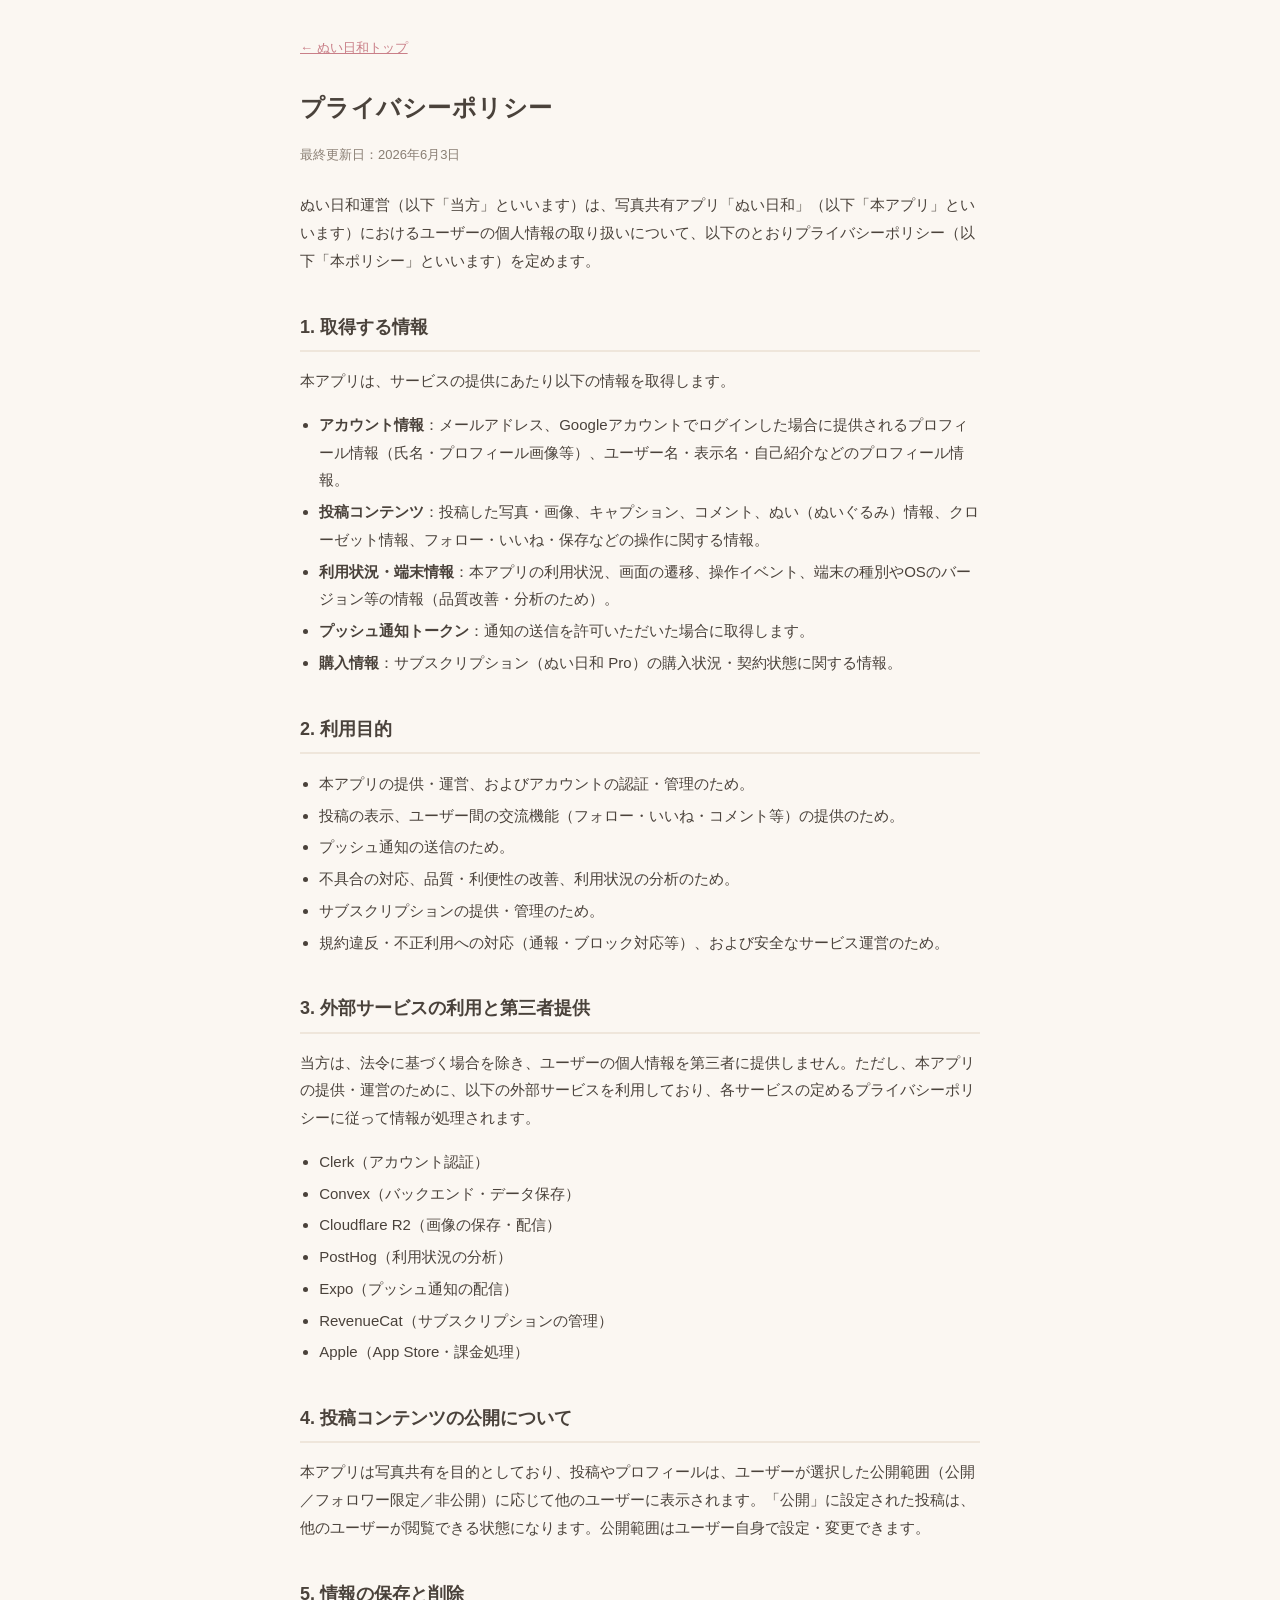
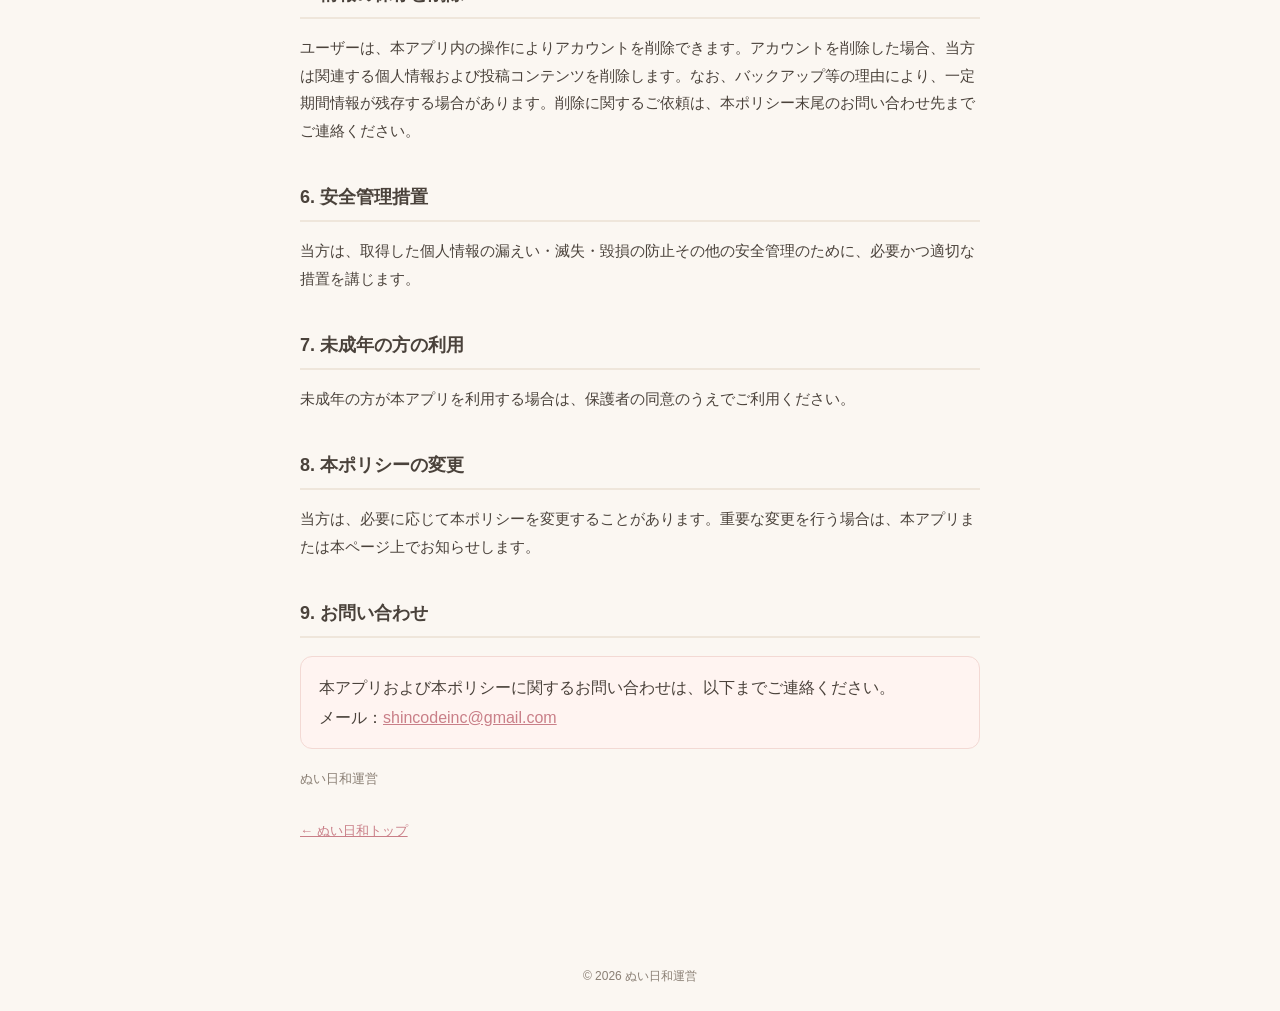
==== privacy.html @ d0c44786 "feat: ぬい日和の公式サイト（プライバシーポリシー・サポート） App Store 公開に必要なプライバシーポリシー/サポートページを GitHub Pages で配信。  Co-Authored" ====
<!DOCTYPE html>
<html lang="ja">
<head>
<meta charset="UTF-8" />
<meta name="viewport" content="width=device-width, initial-scale=1.0" />
<title>プライバシーポリシー｜ぬい日和</title>
<meta name="description" content="写真共有アプリ「ぬい日和」のプライバシーポリシー。" />
<link rel="stylesheet" href="style.css" />
</head>
<body>
<div class="wrap">
  <a class="back" href="index.html">← ぬい日和トップ</a>
  <h1>プライバシーポリシー</h1>
  <p class="meta">最終更新日：2026年6月3日</p>

  <p>ぬい日和運営（以下「当方」といいます）は、写真共有アプリ「ぬい日和」（以下「本アプリ」といいます）におけるユーザーの個人情報の取り扱いについて、以下のとおりプライバシーポリシー（以下「本ポリシー」といいます）を定めます。</p>

  <h2>1. 取得する情報</h2>
  <p>本アプリは、サービスの提供にあたり以下の情報を取得します。</p>
  <ul>
    <li><strong>アカウント情報</strong>：メールアドレス、Googleアカウントでログインした場合に提供されるプロフィール情報（氏名・プロフィール画像等）、ユーザー名・表示名・自己紹介などのプロフィール情報。</li>
    <li><strong>投稿コンテンツ</strong>：投稿した写真・画像、キャプション、コメント、ぬい（ぬいぐるみ）情報、クローゼット情報、フォロー・いいね・保存などの操作に関する情報。</li>
    <li><strong>利用状況・端末情報</strong>：本アプリの利用状況、画面の遷移、操作イベント、端末の種別やOSのバージョン等の情報（品質改善・分析のため）。</li>
    <li><strong>プッシュ通知トークン</strong>：通知の送信を許可いただいた場合に取得します。</li>
    <li><strong>購入情報</strong>：サブスクリプション（ぬい日和 Pro）の購入状況・契約状態に関する情報。</li>
  </ul>

  <h2>2. 利用目的</h2>
  <ul>
    <li>本アプリの提供・運営、およびアカウントの認証・管理のため。</li>
    <li>投稿の表示、ユーザー間の交流機能（フォロー・いいね・コメント等）の提供のため。</li>
    <li>プッシュ通知の送信のため。</li>
    <li>不具合の対応、品質・利便性の改善、利用状況の分析のため。</li>
    <li>サブスクリプションの提供・管理のため。</li>
    <li>規約違反・不正利用への対応（通報・ブロック対応等）、および安全なサービス運営のため。</li>
  </ul>

  <h2>3. 外部サービスの利用と第三者提供</h2>
  <p>当方は、法令に基づく場合を除き、ユーザーの個人情報を第三者に提供しません。ただし、本アプリの提供・運営のために、以下の外部サービスを利用しており、各サービスの定めるプライバシーポリシーに従って情報が処理されます。</p>
  <ul>
    <li>Clerk（アカウント認証）</li>
    <li>Convex（バックエンド・データ保存）</li>
    <li>Cloudflare R2（画像の保存・配信）</li>
    <li>PostHog（利用状況の分析）</li>
    <li>Expo（プッシュ通知の配信）</li>
    <li>RevenueCat（サブスクリプションの管理）</li>
    <li>Apple（App Store・課金処理）</li>
  </ul>

  <h2>4. 投稿コンテンツの公開について</h2>
  <p>本アプリは写真共有を目的としており、投稿やプロフィールは、ユーザーが選択した公開範囲（公開／フォロワー限定／非公開）に応じて他のユーザーに表示されます。「公開」に設定された投稿は、他のユーザーが閲覧できる状態になります。公開範囲はユーザー自身で設定・変更できます。</p>

  <h2>5. 情報の保存と削除</h2>
  <p>ユーザーは、本アプリ内の操作によりアカウントを削除できます。アカウントを削除した場合、当方は関連する個人情報および投稿コンテンツを削除します。なお、バックアップ等の理由により、一定期間情報が残存する場合があります。削除に関するご依頼は、本ポリシー末尾のお問い合わせ先までご連絡ください。</p>

  <h2>6. 安全管理措置</h2>
  <p>当方は、取得した個人情報の漏えい・滅失・毀損の防止その他の安全管理のために、必要かつ適切な措置を講じます。</p>

  <h2>7. 未成年の方の利用</h2>
  <p>未成年の方が本アプリを利用する場合は、保護者の同意のうえでご利用ください。</p>

  <h2>8. 本ポリシーの変更</h2>
  <p>当方は、必要に応じて本ポリシーを変更することがあります。重要な変更を行う場合は、本アプリまたは本ページ上でお知らせします。</p>

  <h2>9. お問い合わせ</h2>
  <div class="contact">
    本アプリおよび本ポリシーに関するお問い合わせは、以下までご連絡ください。<br />
    メール：<a href="mailto:shincodeinc@gmail.com">shincodeinc@gmail.com</a>
  </div>

  <p class="meta">ぬい日和運営</p>
  <a class="back" href="index.html">← ぬい日和トップ</a>
</div>
<footer class="site">© 2026 ぬい日和運営</footer>
</body>
</html>
---- style.css ----
:root {
  --bg: #fbf7f2;
  --surface: #ffffff;
  --text: #4a423b;
  --text-soft: #8a7f74;
  --accent: #e8a0a8;
  --accent-deep: #c97f88;
  --border: #efe6db;
}
* { box-sizing: border-box; }
body {
  margin: 0;
  font-family: -apple-system, BlinkMacSystemFont, "Hiragino Sans", "Noto Sans JP", sans-serif;
  background: var(--bg);
  color: var(--text);
  line-height: 1.85;
  -webkit-font-smoothing: antialiased;
}
.wrap { max-width: 720px; margin: 0 auto; padding: 32px 20px 80px; }
header.site {
  text-align: center;
  padding: 40px 20px 8px;
}
header.site .logo {
  font-size: 28px;
  font-weight: 700;
  color: var(--accent-deep);
  letter-spacing: 0.04em;
}
header.site .tagline { color: var(--text-soft); font-size: 14px; margin-top: 6px; }
h1 { font-size: 24px; margin: 8px 0 4px; letter-spacing: 0.02em; }
h2 { font-size: 18px; margin: 36px 0 10px; padding-bottom: 6px; border-bottom: 2px solid var(--border); }
p, li { font-size: 15px; }
.meta { color: var(--text-soft); font-size: 13px; margin-bottom: 24px; }
a { color: var(--accent-deep); }
.card {
  background: var(--surface);
  border: 1px solid var(--border);
  border-radius: 16px;
  padding: 24px 26px;
  box-shadow: 0 6px 24px rgba(180, 150, 130, 0.06);
}
.btnrow { display: flex; gap: 12px; flex-wrap: wrap; justify-content: center; margin-top: 24px; }
.btn {
  display: inline-block;
  background: var(--accent);
  color: #fff;
  text-decoration: none;
  padding: 12px 22px;
  border-radius: 999px;
  font-weight: 600;
  font-size: 14px;
}
.btn.ghost { background: transparent; color: var(--accent-deep); border: 1.5px solid var(--accent); }
.contact {
  background: #fff4f1;
  border: 1px solid #f3d9d4;
  border-radius: 12px;
  padding: 16px 18px;
  margin: 18px 0;
}
footer.site { text-align: center; color: var(--text-soft); font-size: 12px; padding: 24px; }
footer.site a { color: var(--text-soft); margin: 0 8px; }
ul { padding-left: 1.2em; }
li { margin: 4px 0; }
.back { display: inline-block; margin-bottom: 18px; font-size: 13px; }
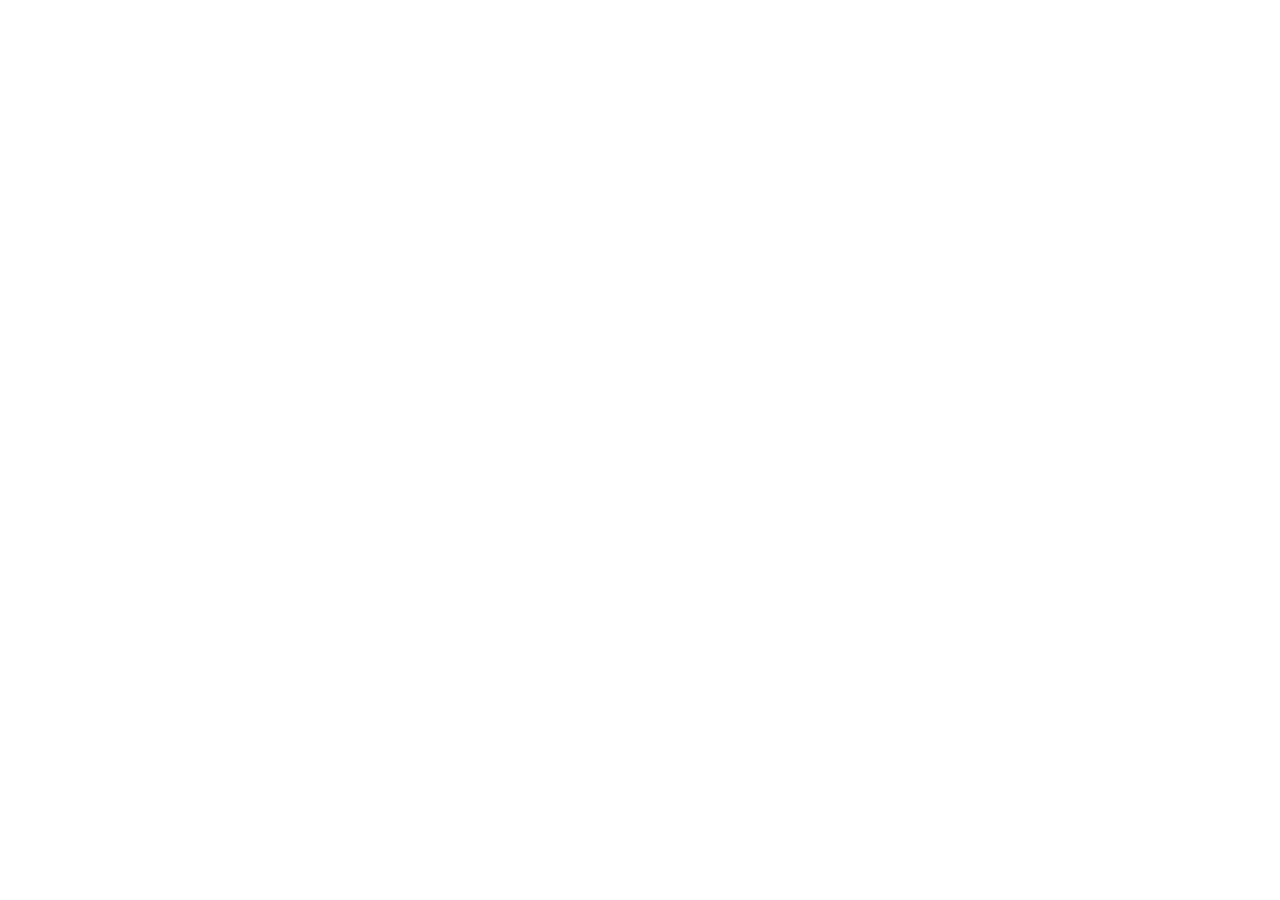
==== commit f2ccee48: "privacy: 最新版（nui-biyori-legal）へ移動するページに（App Store の登録 URL がここのため・2026-11-27 オーナー「その形で直して」） Co-Author" ====
--- a/privacy.html
+++ b/privacy.html
@@ -5,72 +5,18 @@
 <meta name="viewport" content="width=device-width, initial-scale=1.0" />
 <title>プライバシーポリシー｜ぬい日和</title>
 <meta name="description" content="写真共有アプリ「ぬい日和」のプライバシーポリシー。" />
+<!-- プライバシーポリシーは nui-biyori-legal に移した（2026-11-27）。App Store の登録 URL がこのページのため、ここから最新版へ移動させる -->
+<link rel="canonical" href="https://shin-sibainu.github.io/nui-biyori-legal/privacy.html" />
+<meta http-equiv="refresh" content="0; url=https://shin-sibainu.github.io/nui-biyori-legal/privacy.html" />
 <link rel="stylesheet" href="style.css" />
+<script>location.replace("https://shin-sibainu.github.io/nui-biyori-legal/privacy.html");</script>
 </head>
 <body>
 <div class="wrap">
   <a class="back" href="index.html">← ぬい日和トップ</a>
   <h1>プライバシーポリシー</h1>
-  <p class="meta">最終更新日：2026年6月3日</p>
-
-  <p>ぬい日和運営（以下「当方」といいます）は、写真共有アプリ「ぬい日和」（以下「本アプリ」といいます）におけるユーザーの個人情報の取り扱いについて、以下のとおりプライバシーポリシー（以下「本ポリシー」といいます）を定めます。</p>
-
-  <h2>1. 取得する情報</h2>
-  <p>本アプリは、サービスの提供にあたり以下の情報を取得します。</p>
-  <ul>
-    <li><strong>アカウント情報</strong>：メールアドレス、Googleアカウントでログインした場合に提供されるプロフィール情報（氏名・プロフィール画像等）、ユーザー名・表示名・自己紹介などのプロフィール情報。</li>
-    <li><strong>投稿コンテンツ</strong>：投稿した写真・画像、キャプション、コメント、ぬい（ぬいぐるみ）情報、クローゼット情報、フォロー・いいね・保存などの操作に関する情報。</li>
-    <li><strong>利用状況・端末情報</strong>：本アプリの利用状況、画面の遷移、操作イベント、端末の種別やOSのバージョン等の情報（品質改善・分析のため）。</li>
-    <li><strong>プッシュ通知トークン</strong>：通知の送信を許可いただいた場合に取得します。</li>
-    <li><strong>購入情報</strong>：サブスクリプション（ぬい日和 Pro）の購入状況・契約状態に関する情報。</li>
-  </ul>
-
-  <h2>2. 利用目的</h2>
-  <ul>
-    <li>本アプリの提供・運営、およびアカウントの認証・管理のため。</li>
-    <li>投稿の表示、ユーザー間の交流機能（フォロー・いいね・コメント等）の提供のため。</li>
-    <li>プッシュ通知の送信のため。</li>
-    <li>不具合の対応、品質・利便性の改善、利用状況の分析のため。</li>
-    <li>サブスクリプションの提供・管理のため。</li>
-    <li>規約違反・不正利用への対応（通報・ブロック対応等）、および安全なサービス運営のため。</li>
-  </ul>
-
-  <h2>3. 外部サービスの利用と第三者提供</h2>
-  <p>当方は、法令に基づく場合を除き、ユーザーの個人情報を第三者に提供しません。ただし、本アプリの提供・運営のために、以下の外部サービスを利用しており、各サービスの定めるプライバシーポリシーに従って情報が処理されます。</p>
-  <ul>
-    <li>Clerk（アカウント認証）</li>
-    <li>Convex（バックエンド・データ保存）</li>
-    <li>Cloudflare R2（画像の保存・配信）</li>
-    <li>PostHog（利用状況の分析）</li>
-    <li>Expo（プッシュ通知の配信）</li>
-    <li>RevenueCat（サブスクリプションの管理）</li>
-    <li>Apple（App Store・課金処理）</li>
-  </ul>
-
-  <h2>4. 投稿コンテンツの公開について</h2>
-  <p>本アプリは写真共有を目的としており、投稿やプロフィールは、ユーザーが選択した公開範囲（公開／フォロワー限定／非公開）に応じて他のユーザーに表示されます。「公開」に設定された投稿は、他のユーザーが閲覧できる状態になります。公開範囲はユーザー自身で設定・変更できます。</p>
-
-  <h2>5. 情報の保存と削除</h2>
-  <p>ユーザーは、本アプリ内の操作によりアカウントを削除できます。アカウントを削除した場合、当方は関連する個人情報および投稿コンテンツを削除します。なお、バックアップ等の理由により、一定期間情報が残存する場合があります。削除に関するご依頼は、本ポリシー末尾のお問い合わせ先までご連絡ください。</p>
-
-  <h2>6. 安全管理措置</h2>
-  <p>当方は、取得した個人情報の漏えい・滅失・毀損の防止その他の安全管理のために、必要かつ適切な措置を講じます。</p>
-
-  <h2>7. 未成年の方の利用</h2>
-  <p>未成年の方が本アプリを利用する場合は、保護者の同意のうえでご利用ください。</p>
-
-  <h2>8. 本ポリシーの変更</h2>
-  <p>当方は、必要に応じて本ポリシーを変更することがあります。重要な変更を行う場合は、本アプリまたは本ページ上でお知らせします。</p>
-
-  <h2>9. お問い合わせ</h2>
-  <div class="contact">
-    本アプリおよび本ポリシーに関するお問い合わせは、以下までご連絡ください。<br />
-    メール：<a href="mailto:shincodeinc@gmail.com">shincodeinc@gmail.com</a>
-  </div>
-
-  <p class="meta">ぬい日和運営</p>
-  <a class="back" href="index.html">← ぬい日和トップ</a>
+  <p>プライバシーポリシーは、新しいページに移りました。自動で移動しない場合は、下のリンクからご覧ください。</p>
+  <p><a href="https://shin-sibainu.github.io/nui-biyori-legal/privacy.html">プライバシーポリシー（最新版）</a></p>
 </div>
-<footer class="site">© 2026 ぬい日和運営</footer>
 </body>
 </html>
